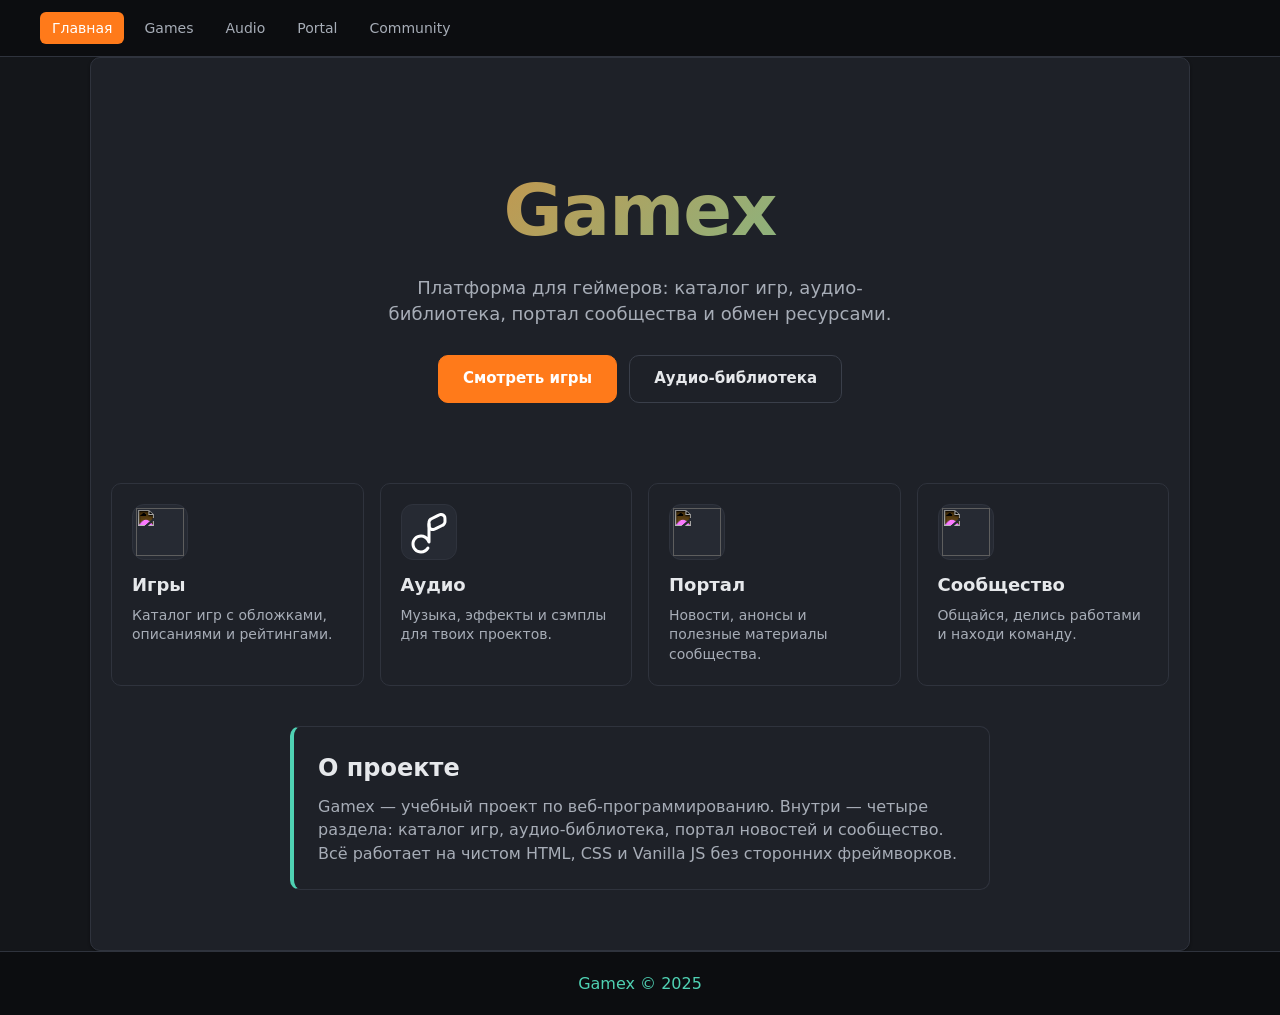
==== front/index.html @ 8e51998e "Сделал вторую лабу, сделал сайт тёмным" ====
<!DOCTYPE html>
<html lang="ru">
<head>
  <meta charset="utf-8">
  <meta name="viewport" content="width=device-width, initial-scale=1">
  <title>Gamex — главная</title>
  <link href="styles/main.css" rel="stylesheet" />
</head>
<body>
  <div class="page">
    <header class="header-nav-row">
      <nav>
        <a href="./index.html" class="active">Главная</a>
        <a href="./pages/Game.html">Games</a>
        <a href="./pages/Audio.html">Audio</a>
        <a href="./pages/Portal.html">Portal</a>
        <a href="./pages/Community.html">Community</a>
      </nav>
    </header>

    <main class="landing">
      <section class="landing-hero">
        <h1>Gamex</h1>
        <p class="landing-tagline">
          Платформа для геймеров: каталог игр, аудио-библиотека,
          портал сообщества и обмен ресурсами.
        </p>
        <div class="landing-actions">
          <a class="btn-primary" href="./pages/Game.html">Смотреть игры</a>
          <a class="btn-secondary" href="./pages/Audio.html">Аудио-библиотека</a>
        </div>
      </section>

      <section class="landing-features">
        <a class="feature-card" href="./pages/Game.html">
          <div class="feature-icon">
            <img src="icon/gamepad-svgrepo-com.svg" alt="" width="48" height="48">
          </div>
          <h2>Игры</h2>
          <p>Каталог игр с обложками, описаниями и рейтингами.</p>
        </a>

        <a class="feature-card" href="./pages/Audio.html">
          <div class="feature-icon">
            <img src="icon/music-note-4-svgrepo-com.svg" alt="" width="48" height="48">
          </div>
          <h2>Аудио</h2>
          <p>Музыка, эффекты и сэмплы для твоих проектов.</p>
        </a>

        <a class="feature-card" href="./pages/Portal.html">
          <div class="feature-icon">
            <img src="icon/news-svgrepo-com.svg" alt="" width="48" height="48">
          </div>
          <h2>Портал</h2>
          <p>Новости, анонсы и полезные материалы сообщества.</p>
        </a>

        <a class="feature-card" href="./pages/Community.html">
          <div class="feature-icon">
            <img src="icon/news-svgrepo-com.svg" alt="" width="48" height="48">
          </div>
          <h2>Сообщество</h2>
          <p>Общайся, делись работами и находи команду.</p>
        </a>
      </section>

      <section class="landing-about">
        <h2>О проекте</h2>
        <p>
          Gamex — учебный проект по веб-программированию.
          Внутри — четыре раздела: каталог игр, аудио-библиотека,
          портал новостей и сообщество. Всё работает на чистом
          HTML, CSS и Vanilla JS без сторонних фреймворков.
        </p>
      </section>
    </main>

    <footer class="footer-wrapper">
      <a href="./index.html">Gamex © 2025</a>
    </footer>
  </div>
</body>
</html>
---- front/styles/main.css ----
/* ============================================================
   Gamex — main.css (тёмная тема, Newgrounds-style)
   ============================================================ */

/* ===== Палитра ===== */
:root {
  --orange:      #ff7a1a;
  --orange-dark: #e05f00;
  --mint:        #4fd1b3;
  --mint-dark:   #2fae91;

  --bg:          #14161a;
  --surface:     #1e2128;
  --surface-2:   #262a33;
  --border:      #2f333d;
  --border-hi:   #3a3f4a;

  --text:        #e6e8eb;
  --text-dim:    #a7adb7;
  --text-mute:   #6c727d;

  --radius:      10px;
  --shadow-sm:   0 1px 3px rgba(0,0,0,.4);
  --shadow-md:   0 6px 20px rgba(0,0,0,.5);

  /* legacy-имена, чтобы audio.css не пришлось переписывать */
  --gray-100: var(--surface);
  --gray-300: var(--border);
  --gray-500: var(--text-mute);
  --gray-700: var(--text-dim);
  --style-black: var(--surface);
  --warm-green:  var(--mint);
}

* { box-sizing: border-box; }

html, body {
  height: 100%;
  margin: 0;
  font-family: system-ui, -apple-system, "Segoe UI", Roboto, sans-serif;
  color: var(--text);
  background: var(--bg);
  line-height: 1.45;
}

a { color: var(--mint); }
a:hover { color: var(--orange); }
::selection { background: var(--orange); color: #fff; }

.visually-hidden {
  position: absolute;
  width: 1px; height: 1px;
  padding: 0; margin: -1px;
  overflow: hidden;
  clip: rect(0, 0, 0, 0);
  white-space: nowrap;
  border: 0;
}

/* ===== Каркас страницы ===== */
.page {
  display: flex;
  flex-direction: column;
  min-height: 100vh;
  min-height: 100dvh;
}

/* ===== Хедер ===== */
.header-nav-row {
  background: #0c0d10;
  border-bottom: 1px solid var(--border);
  padding: 12px 20px;
  position: sticky;
  top: 0;
  z-index: 10;
}

.header-nav-row nav {
  display: flex;
  gap: 8px;
  flex-wrap: wrap;
  align-items: center;
  max-width: 1200px;
  margin: 0 auto;
}

.header-nav-row a {
  color: var(--text-dim);
  text-decoration: none;
  padding: 6px 12px;
  border-radius: 6px;
  font-size: 14px;
  transition: background .2s, color .2s;
}

.header-nav-row a:hover,
.header-nav-row a:focus-visible,
.header-nav-row a.active {
  background: var(--orange);
  color: #fff;
  outline: none;
}

/* ===== Содержимое ===== */
.main-content {
  flex: 1;
  width: 100%;
  max-width: 1200px;
  margin: 0 auto;
  padding: 20px;
}

.content-row {
  display: flex;
  gap: 20px;
  align-items: flex-start;
}

/* Сайдбар */
.left.columns {
  width: 220px;
  flex-shrink: 0;
}

.newies,
.dops {
  background: var(--surface);
  border: 1px solid var(--border);
  border-left: 4px solid var(--mint);
  border-radius: 8px;
  padding: 12px;
  margin-bottom: 12px;
  box-shadow: var(--shadow-sm);
}
.newies { border-left-color: var(--orange); }
.newies h3, .dops h3 { margin: 0 0 6px; font-size: 15px; color: var(--text); }
.newies p,  .dops p  { margin: 0 0 8px; font-size: 14px; color: var(--text-dim); }
.newies img, .dops img { display: block; filter: invert(1) brightness(1.5); }

/* Main */
main {
  flex: 1;
  min-width: 0;
  background: var(--surface);
  border: 1px solid var(--border);
  border-radius: var(--radius);
  padding: 16px;
  box-shadow: var(--shadow-sm);
}
main > h1 {
  margin: 0 0 16px;
  font-size: 20px;
  font-weight: 600;
  color: var(--text);
}

/* ===== Мозаика игр ===== */
.games-grid {
  display: grid;
  gap: 14px;
  grid-template-columns: repeat(2, 1fr);
}
@media (min-width: 480px)  { .games-grid { grid-template-columns: repeat(3, 1fr); } }
@media (min-width: 768px)  { .games-grid { grid-template-columns: repeat(4, 1fr); } }
@media (min-width: 1024px) { .games-grid { grid-template-columns: repeat(5, 1fr); } }
@media (min-width: 1440px) { .games-grid { grid-template-columns: repeat(6, 1fr); } }

.game {
  display: flex;
  flex-direction: column;
  background: var(--surface-2);
  border: 1px solid var(--border);
  border-radius: var(--radius);
  overflow: hidden;
  cursor: pointer;
  text-decoration: none;
  color: inherit;
  transition: transform .15s, box-shadow .15s, border-color .15s;
}

.game-cover {
  display: flex;
  align-items: center;
  justify-content: center;
  aspect-ratio: 1 / 1;
  background: var(--surface-2);
  border-bottom: 1px solid var(--border);
}
.game-cover img {
  width: 55%;
  height: auto;
  aspect-ratio: 1 / 1;
  filter: invert(1) brightness(1.5);
  transition: transform .15s, filter .15s;
}

.game-info {
  padding: 8px 10px 10px;
  background: var(--surface);
  border-top: 1px solid var(--border);
  transition: border-color .15s;
}

.game-title {
  margin: 0 0 2px;
  font-size: 14px;
  font-weight: 600;
  color: var(--text);
  line-height: 1.2;
  overflow: hidden;
  text-overflow: ellipsis;
  white-space: nowrap;
}

.game-desc {
  margin: 0;
  font-size: 12px;
  color: var(--text-dim);
  line-height: 1.3;
  display: -webkit-box;
  -webkit-line-clamp: 2;
  -webkit-box-orient: vertical;
  overflow: hidden;
}

@media (hover: hover) {
  .game:hover {
    border-color: var(--orange);
    box-shadow: 0 6px 20px rgba(255,122,26,.25);
    transform: translateY(-2px);
  }
  .game:hover .game-cover img {
    transform: scale(1.08);
    filter: invert(1) brightness(1.5) drop-shadow(0 0 4px var(--orange));
  }
  .game:nth-child(even):hover {
    border-color: var(--mint);
    box-shadow: 0 6px 20px rgba(79,209,179,.25);
  }
}

.game:focus-visible {
  border-color: var(--orange);
  box-shadow: 0 0 0 3px rgba(255,122,26,.35);
  outline: none;
}

/* ===== Поиск (ненавязчивый, в стиле «панели» над сеткой) ===== */
.games-toolbar {
  display: flex;
  gap: 10px;
  flex-wrap: wrap;
  align-items: center;
  margin-bottom: 16px;
}

.games-toolbar .search {
  flex: 1 1 240px;
  max-width: 360px;
}

.search {
  display: flex;
  align-items: center;
  gap: 6px;
  background: var(--surface-2);
  border: 1px solid var(--border);
  border-radius: var(--radius);
  padding: 4px 4px 4px 12px;
  transition: border-color .2s, box-shadow .2s, background .2s;
}

.search:focus-within {
  border-color: var(--orange);
  background: var(--surface);
  box-shadow: 0 0 0 3px rgba(255,122,26,.18);
}

.search input[type="search"] {
  flex: 1;
  min-width: 0;
  border: none;
  outline: none;
  background: transparent;
  font-size: 14px;
  color: var(--text);
  padding: 6px 0;
  font-family: inherit;
}

.search input[type="search"]::placeholder { color: var(--text-mute); }

.search input[type="search"]::-webkit-search-cancel-button {
  -webkit-appearance: none;
  appearance: none;
}

.search button {
  display: flex;
  align-items: center;
  justify-content: center;
  width: 32px;
  height: 32px;
  border: none;
  border-radius: 7px;
  background: transparent;
  color: var(--text-mute);
  font-size: 15px;
  cursor: pointer;
  transition: background .2s, color .2s, transform .1s;
}

.search button:hover {
  background: var(--orange);
  color: #fff;
}

.search button:active { transform: scale(.95); }

/* ===== Футер ===== */
.footer-wrapper {
  background: #0c0d10;
  color: var(--text-dim);
  border-top: 1px solid var(--border);
  padding: 20px;
  text-align: center;
}
.footer-wrapper a { color: var(--mint); text-decoration: none; transition: color .2s; }
.footer-wrapper a:hover { color: var(--orange); }

/* ===== Адаптив ===== */
@media (max-width: 900px) {
  .left.columns { width: 180px; }
}

@media (max-width: 640px) {
  .main-content { padding: 12px; }
  .content-row { flex-direction: column; gap: 12px; }
  .left.columns {
    width: 100%;
    display: flex;
    gap: 12px;
  }
  .newies, .dops { flex: 1; margin-bottom: 0; }
  main > h1 { font-size: 18px; }
  .games-toolbar .search { max-width: 100%; flex: 1 1 100%; }
}

@media (max-width: 380px) {
  .header-nav-row { padding: 10px 12px; }
  .header-nav-row nav { gap: 4px; }
  .header-nav-row a { padding: 5px 8px; font-size: 13px; }
  .left.columns { flex-direction: column; }
}

/* ============================================================
   Лендинг (index.html)
   ============================================================ */
.landing {
  flex: 1;
  max-width: 1100px;
  width: 100%;
  margin: 0 auto;
  padding: 40px 20px 60px;
}

.landing-hero {
  text-align: center;
  padding: 60px 0 40px;
}

.landing-hero h1 {
  margin: 0 0 12px;
  font-size: clamp(40px, 8vw, 72px);
  font-weight: 800;
  letter-spacing: -1px;
  background: linear-gradient(135deg, var(--orange), var(--mint));
  -webkit-background-clip: text;
  background-clip: text;
  -webkit-text-fill-color: transparent;
}

.landing-tagline {
  max-width: 560px;
  margin: 0 auto 28px;
  font-size: 18px;
  color: var(--text-dim);
}

.landing-actions {
  display: flex;
  gap: 12px;
  justify-content: center;
  flex-wrap: wrap;
}

.btn-primary,
.btn-secondary {
  display: inline-block;
  padding: 12px 24px;
  border-radius: 10px;
  font-size: 15px;
  font-weight: 600;
  text-decoration: none;
  transition: transform .1s, background .2s, border-color .2s, color .2s;
}
.btn-primary {
  background: var(--orange);
  color: #fff;
  border: 1px solid var(--orange);
}
.btn-primary:hover { background: var(--orange-dark); color: #fff; }
.btn-secondary {
  background: transparent;
  color: var(--text);
  border: 1px solid var(--border-hi);
}
.btn-secondary:hover { border-color: var(--mint); color: var(--mint); }
.btn-primary:active, .btn-secondary:active { transform: scale(.97); }

.landing-features {
  display: grid;
  gap: 16px;
  grid-template-columns: repeat(auto-fill, minmax(220px, 1fr));
  margin: 40px 0;
}

.feature-card {
  display: flex;
  flex-direction: column;
  align-items: flex-start;
  gap: 8px;
  padding: 20px;
  background: var(--surface);
  border: 1px solid var(--border);
  border-radius: var(--radius);
  text-decoration: none;
  color: var(--text);
  transition: transform .15s, border-color .15s, box-shadow .15s;
}
.feature-card:hover {
  transform: translateY(-3px);
  border-color: var(--orange);
  box-shadow: 0 8px 24px rgba(255,122,26,.2);
  color: var(--text);
}

/* Чётные фичи — мятный акцент (как у .game и .track-card) */
@media (hover: hover) {
  .feature-card:nth-child(even):hover {
    border-color: var(--mint);
    box-shadow: 0 8px 24px rgba(79,209,179,.28);
  }
}

.feature-icon {
  width: 56px;
  height: 56px;
  display: flex;
  align-items: center;
  justify-content: center;
  background: var(--surface-2);
  border: 1px solid var(--border);
  border-radius: 12px;
  margin-bottom: 4px;
}
.feature-icon img { filter: invert(1) brightness(1.5); }

.feature-card h2 { margin: 0; font-size: 18px; color: var(--text); }
.feature-card p  { margin: 0; font-size: 14px; color: var(--text-dim); line-height: 1.4; }

.landing-about {
  max-width: 700px;
  margin: 40px auto 0;
  padding: 24px;
  background: var(--surface);
  border: 1px solid var(--border);
  border-left: 4px solid var(--mint);
  border-radius: var(--radius);
}
.landing-about h2 { margin: 0 0 10px; color: var(--text); }
.landing-about p  { margin: 0; color: var(--text-dim); }

@media (max-width: 640px) {
  .landing { padding: 24px 12px 40px; }
  .landing-hero { padding: 32px 0 24px; }
  .landing-tagline { font-size: 16px; }
}
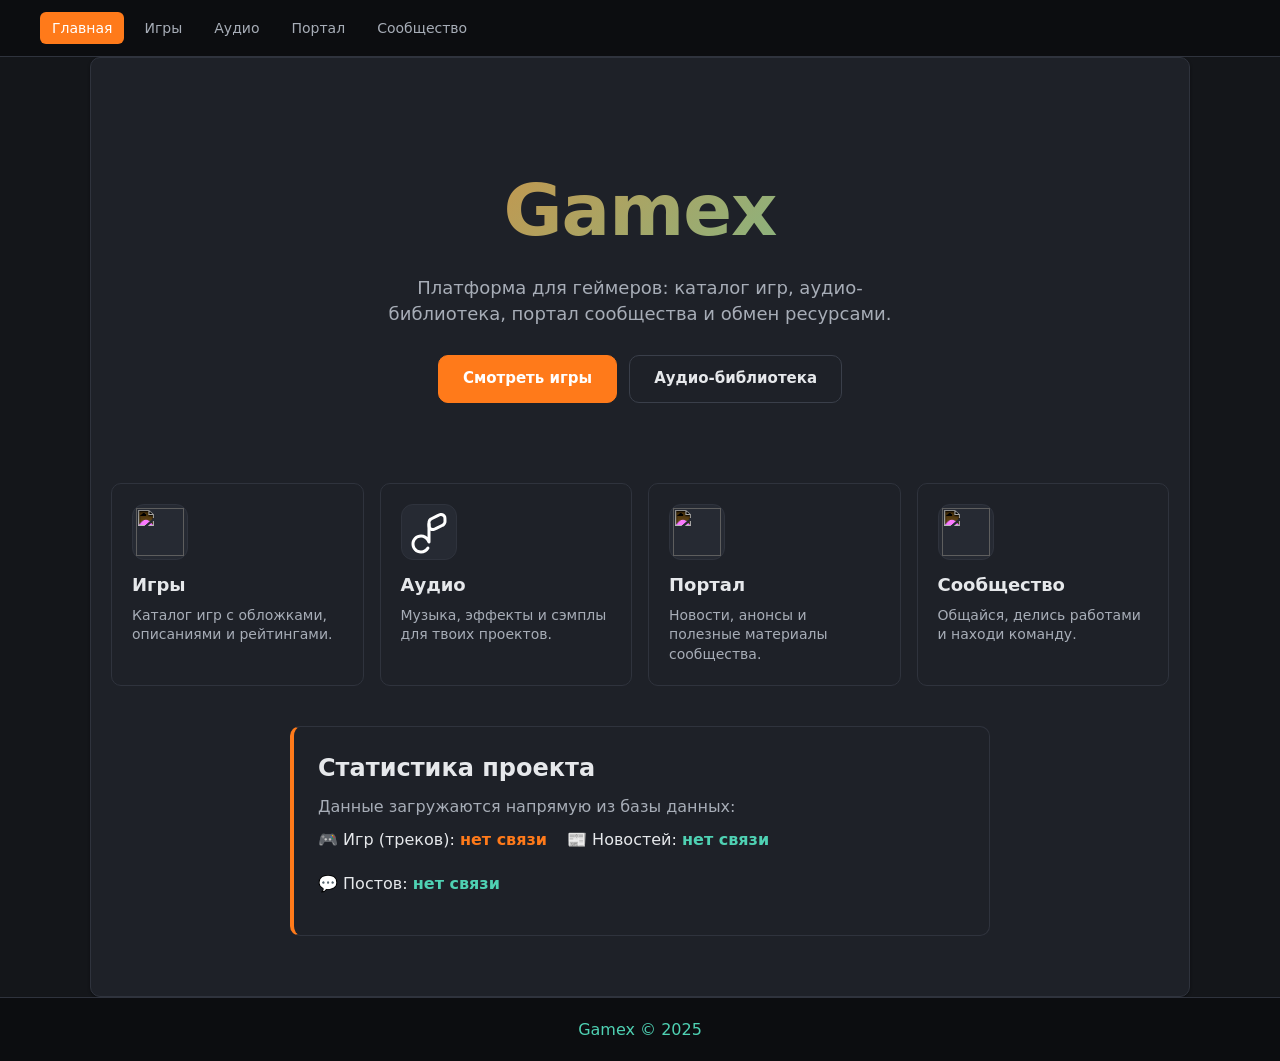
==== commit ab219e11: "Почти" ====
--- a/front/index.html
+++ b/front/index.html
@@ -10,11 +10,11 @@
   <div class="page">
     <header class="header-nav-row">
       <nav>
-        <a href="./index.html" class="active">Главная</a>
-        <a href="./pages/Game.html">Games</a>
-        <a href="./pages/Audio.html">Audio</a>
-        <a href="./pages/Portal.html">Portal</a>
-        <a href="./pages/Community.html">Community</a>
+        <a href="/" class="active">Главная</a>
+        <a href="/pages/Game.html">Игры</a>
+        <a href="/pages/Audio.html">Аудио</a>
+        <a href="/pages/Portal.html">Портал</a>
+        <a href="/pages/Community.html">Сообщество</a>
       </nav>
     </header>
 
@@ -65,14 +65,14 @@
         </a>
       </section>
 
-      <section class="landing-about">
-        <h2>О проекте</h2>
-        <p>
-          Gamex — учебный проект по веб-программированию.
-          Внутри — четыре раздела: каталог игр, аудио-библиотека,
-          портал новостей и сообщество. Всё работает на чистом
-          HTML, CSS и Vanilla JS без сторонних фреймворков.
-        </p>
+      <section class="landing-about" id="stats" style="margin-top: 20px; border-left-color: var(--orange);">
+        <h2>Статистика проекта</h2>
+        <p>Данные загружаются напрямую из базы данных:</p>
+        <ul style="list-style: none; padding: 0; display: flex; gap: 20px; flex-wrap: wrap; margin-top: 10px;">
+          <li>🎮 Игр (треков): <strong id="stat-games" style="color: var(--orange);">...</strong></li>
+          <li>📰 Новостей: <strong id="stat-news" style="color: var(--mint);">...</strong></li>
+          <li>💬 Постов: <strong id="stat-posts" style="color: var(--mint);">...</strong></li>
+        </ul>
       </section>
     </main>
 
@@ -80,5 +80,26 @@
       <a href="./index.html">Gamex © 2025</a>
     </footer>
   </div>
+    <script>
+    async function loadStats() {
+      const API_BASE = "http://127.0.0.1:8000/api";
+      try {
+        const [tracks, news, posts] = await Promise.all([
+          fetch(`${API_BASE}/tracks`).then(r => r.json()),
+          fetch(`${API_BASE}/news`).then(r => r.json()),
+          fetch(`${API_BASE}/posts`).then(r => r.json())
+        ]);
+        document.getElementById('stat-games').textContent = tracks.length;
+        document.getElementById('stat-news').textContent = news.length;
+        document.getElementById('stat-posts').textContent = posts.length;
+      } catch (e) {
+        console.warn('Бэкенд недоступен', e);
+        document.getElementById('stat-games').textContent = 'нет связи';
+        document.getElementById('stat-news').textContent = 'нет связи';
+        document.getElementById('stat-posts').textContent = 'нет связи';
+      }
+    }
+    document.addEventListener('DOMContentLoaded', loadStats);
+  </script>
 </body>
 </html>
